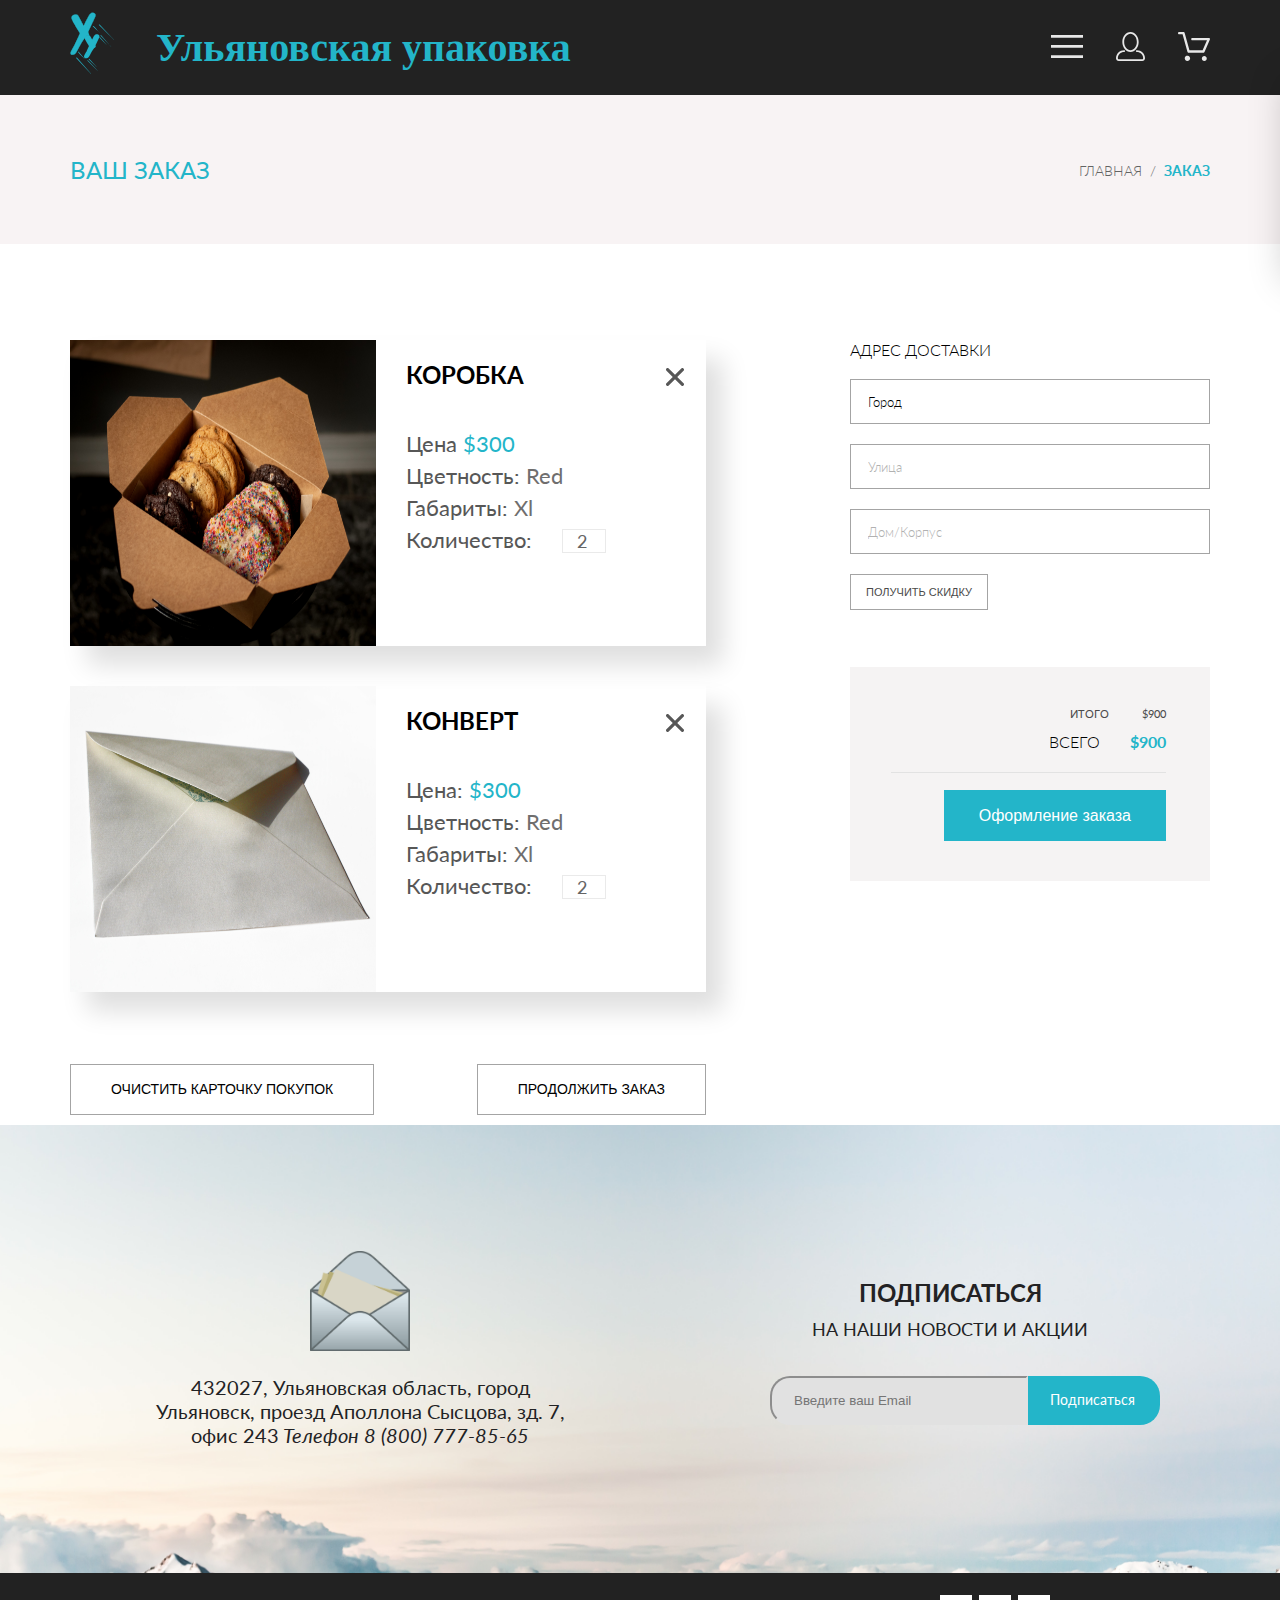
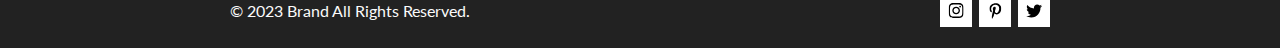
==== cart.html @ 2268d515 "UUver061123" ====
<!DOCTYPE html>
<html lang="en">
<head>
    <link rel="preconnect" href="https://fonts.googleapis.com">
    <link rel="preconnect" href="https://fonts.gstatic.com" crossorigin>
    <link href="https://fonts.googleapis.com/css2?family=Lato:wght@300;400;700;900&display=swap" rel="stylesheet">
    <meta charset="UTF-8">
    <meta name="viewport" content="width=device-width, initial-scale=1.0">
    <title>Document</title>
    <link rel="stylesheet" href="style.css">
</head>
<body>
    <div class="top">
        <header class="header center">
        <div class="header__left">
            <a href="index.html"><img src="images/logoUU.svg" alt="logo"></a>
            <h4 class="brand__text">Ульяновская упаковка</h4>
            <!-- <a href="#"><img src="img/search.svg" alt="search"></a> -->
        </div>
        <nav class="header__right">
            <label for="header__check"><img src="img/menu.svg" alt="menu"></label>
            <a class="header__link-site" href="registration.html"><img src="img/reg.svg" alt="reg"></a>
            <a class="header__link-site" href="cart.html"><img src="img/cart.svg" alt="cart"></a>
        </nav>
        <input class="header__checkbox" id="header__check" type="checkbox">
        <div class="mobile-menu">
            <div class="mobile-menu__link-site">
                <a href="catalog.html">
                    <svg width="29" height="29" viewBox="0 0 29 29" fill="none" xmlns="http://www.w3.org/2000/svg">
                        <path
                            d="M14.5 19.937C19 19.937 22.656 15.464 22.656 9.968C22.656 4.472 19 0 14.5 0C13.3631 0.0217413 12.2463 0.303398 11.2351 0.823397C10.2239 1.34339 9.34507 2.08794 8.66602 3C7.12663 4.99573 6.30819 7.45381 6.34399 9.974C6.34399 15.465 10 19.937 14.5 19.937ZM14.5 1.813C18 1.813 20.844 5.472 20.844 9.969C20.844 14.466 17.998 18.125 14.5 18.125C11.002 18.125 8.15603 14.465 8.15503 9.969C8.15403 5.473 11 1.813 14.5 1.813ZM20.844 18.125C20.6036 18.125 20.373 18.2205 20.203 18.3905C20.033 18.5605 19.9375 18.7911 19.9375 19.0315C19.9375 19.2719 20.033 19.5025 20.203 19.6725C20.373 19.8425 20.6036 19.938 20.844 19.938C22.526 19.9399 24.1386 20.6088 25.3279 21.7982C26.5172 22.9875 27.1861 24.6 27.188 26.282C27.1875 26.5221 27.0918 26.7523 26.922 26.9221C26.7522 27.0918 26.5221 27.1875 26.282 27.188H2.71997C2.47985 27.1875 2.24975 27.0918 2.07996 26.9221C1.91016 26.7523 1.81449 26.5221 1.81396 26.282C1.81608 24.6001 2.48517 22.9877 3.67444 21.7985C4.86371 20.6092 6.47608 19.9401 8.15796 19.938C8.39824 19.938 8.62868 19.8425 8.79858 19.6726C8.96849 19.5027 9.06396 19.2723 9.06396 19.032C9.06396 18.7917 8.96849 18.5613 8.79858 18.3914C8.62868 18.2215 8.39824 18.126 8.15796 18.126C5.99541 18.1279 3.92201 18.9875 2.39258 20.5164C0.863144 22.0453 0.00264777 24.1185 0 26.281C0.000794067 27.0019 0.287502 27.693 0.797241 28.2027C1.30698 28.7125 1.99811 28.9992 2.71899 29H26.282C27.0027 28.9989 27.6936 28.7121 28.2031 28.2024C28.7126 27.6927 28.9992 27.0017 29 26.281C28.9974 24.1187 28.1372 22.0457 26.6083 20.5168C25.0793 18.9878 23.0063 18.1276 20.844 18.125Z"
                            fill="black" />
                    </svg>
                </a>
                <a href="#">
                    <svg width="32" height="29" viewBox="0 0 32 29" fill="none" xmlns="http://www.w3.org/2000/svg">
                        <path
                            d="M26.2009 29C25.5532 28.9738 24.9415 28.6948 24.4972 28.2227C24.0529 27.7506 23.8114 27.1232 23.8245 26.475C23.8376 25.8269 24.1043 25.2097 24.5673 24.7559C25.0303 24.3022 25.6527 24.048 26.301 24.048C26.9493 24.048 27.5717 24.3022 28.0347 24.7559C28.4977 25.2097 28.7644 25.8269 28.7775 26.475C28.7906 27.1232 28.549 27.7506 28.1047 28.2227C27.6604 28.6948 27.0488 28.9738 26.401 29H26.2009ZM6.75293 26.32C6.75293 25.79 6.91011 25.2718 7.20459 24.8311C7.49907 24.3904 7.91764 24.0469 8.40735 23.844C8.89705 23.6412 9.43594 23.5881 9.95581 23.6915C10.4757 23.7949 10.9532 24.0502 11.328 24.425C11.7028 24.7998 11.9581 25.2773 12.0615 25.7972C12.1649 26.317 12.1118 26.8559 11.9089 27.3456C11.7061 27.8353 11.3626 28.2539 10.9219 28.5483C10.4812 28.8428 9.96304 29 9.43298 29C9.08087 29.0003 8.73212 28.9311 8.40674 28.7966C8.08136 28.662 7.78569 28.4646 7.53662 28.2158C7.28755 27.9669 7.09001 27.6713 6.9552 27.3461C6.82039 27.0208 6.75098 26.6721 6.75098 26.32H6.75293ZM10.553 20.686C10.2935 20.6868 10.0409 20.6024 9.83411 20.4457C9.62727 20.2891 9.47758 20.0689 9.40796 19.819L4.57495 2.36401H1.18201C0.868521 2.36401 0.567859 2.23947 0.346191 2.01781C0.124523 1.79614 0 1.49549 0 1.18201C0 0.868519 0.124523 0.567873 0.346191 0.346205C0.567859 0.124537 0.868521 5.81268e-06 1.18201 5.81268e-06H5.46301C5.7225 -0.00080736 5.97504 0.0837201 6.18176 0.240568C6.38848 0.397416 6.53784 0.617884 6.60693 0.868006L11.4399 18.323H24.6179L29.001 8.27501H14.401C14.2428 8.27961 14.0854 8.25242 13.9379 8.19507C13.7904 8.13771 13.6559 8.05134 13.5424 7.94108C13.4288 7.83082 13.3386 7.69891 13.277 7.55315C13.2154 7.40739 13.1836 7.25075 13.1836 7.0925C13.1836 6.93426 13.2154 6.77762 13.277 6.63186C13.3386 6.4861 13.4288 6.35419 13.5424 6.24393C13.6559 6.13367 13.7904 6.0473 13.9379 5.98994C14.0854 5.93259 14.2428 5.90541 14.401 5.91001H30.814C31.0097 5.90996 31.2022 5.95866 31.3744 6.05172C31.5465 6.14478 31.6928 6.27926 31.7999 6.44301C31.9078 6.60729 31.9734 6.79569 31.9908 6.99145C32.0083 7.18721 31.9771 7.38424 31.9 7.565L26.495 19.977C26.4026 20.1876 26.251 20.3668 26.0585 20.4927C25.866 20.6186 25.641 20.6858 25.411 20.686H10.553Z"
                            fill="black" />
                    </svg>

                </a>
            </div>
            <h3 class="mobile-menu__heading">МЕНЮ</h3>
            <div class="mobile-menu__box">
                <div class="mobile-menu__item">
                    <a href="catalog.html" class="mobile-menu__title">ПРОДУКЦИЯ</a>
                    <!-- <ul class="mobile-menu__list">
                        <li><a class="mobile-menu__link" href="#">Accessories</a></li>
                        <li><a class="mobile-menu__link" href="#">Bags</a></li>
                        <li><a class="mobile-menu__link" href="#">Denim</a></li>
                        <li><a class="mobile-menu__link" href="#">T-Shirts</a></li>
                    </ul> -->
                </div>
                <div class="mobile-menu__item">
                    <a href="registration.html" class="mobile-menu__title">КОНТАКТЫ</a>
                    <!-- <ul class="mobile-menu__list">
                        <li><a class="mobile-menu__link" href="#">Accessories</a></li>
                        <li><a class="mobile-menu__link" href="#">Bags</a></li>
                        <li><a class="mobile-menu__link" href="#">Denim</a></li>
                        <li><a class="mobile-menu__link" href="#">T-Shirts</a></li>
                    </ul> -->
                </div>
                <div class="mobile-menu__item">
                    <a href="cart.html" class="mobile-menu__title">ЗАКАЗ</a>
                    <!-- <ul class="mobile-menu__list">
                        <li><a class="mobile-menu__link" href="#">Accessories</a></li>
                        <li><a class="mobile-menu__link" href="#">Bags</a></li>
                        <li><a class="mobile-menu__link" href="#">Denim</a></li>
                        <li><a class="mobile-menu__link" href="#">T-Shirts</a></li>
                    </ul> -->
                </div>
            </div>
        </div>
        </header>
        <div class="top-head center">
        <h2 class="top-head_heading">ВАШ ЗАКАЗ </h2>
        <nav class="breadcrumbs">
            <ul class="breadcrumbs__ul">
                <!-- <li class="breadcrumbs__li"><a href="#" class="breadcrumbs__link">САЙТ</a></li> -->
                <li class="breadcrumbs__li">
                <a href="index.html" class="breadcrumbs__link">ГЛАВНАЯ</a></li>
                <li class="breadcrumbs__li">
                <a href="#" class="breadcrumbs__link">ЗАКАЗ </a></li>
                </ul>
        </nav>
        </div>
        <section class="cart">
        <div class="cart__wrapper container">
            <div class="cart__left-side">
                <div class="cart__card">
                    <img src="images/boxing.jpg" alt="prod3" height="306" width="306"/>
                    <div class="cart__card-description">
                        <h3>КОРОБКА</h3>
                        <div class="cart__card-description__fields">
                            <p>Цена <span class="cart__card-description__fields_red">$300</span></p>
                            <p>Цветность: <span class="cart__card-description__fields_grey">Red</span></p>
                            <p>Габариты: <span class="cart__card-description__fields_grey">Xl</span></p>
                            <p>Количество: <input type="number" value="2" /></p>
                        </div>
                    </div>
                    <button class="cart__close">
                        <svg xmlns="http://www.w3.org/2000/svg" width="18" height="18" fill="#575757">
                            <path
                                d="m11.245 9 6.285-6.285a1.59 1.59 0 0 0-2.245-2.25L9 6.752 2.715.466a1.59 1.59 0 0 0-2.25 2.25L6.752 9 .466 15.285a1.59 1.59 0 0 0 2.25 2.25L9 11.248l6.285 6.285a1.591 1.591 0 0 0 2.25-2.25L11.244 9Z"
                            />
                        </svg>
                    </button>
                </div>
                <div class="cart__card">
                    <img src="images/envelope.jpg" alt="prod15" height="306" width="306" />
                    <div class="cart__card-description">
                        <h3>КОНВЕРТ</h3>
                        <div class="cart__card-description__fields">
                            <p>Цена: <span class="cart__card-description__fields_red">$300</span></p>
                            <p>Цветность: <span class="cart__card-description__fields_grey">Red</span></p>
                            <p>Габариты: <span class="cart__card-description__fields_grey">Xl</span></p>
                            <p>Количество: <input type="number" value="2" /></p>
                        </div>
                    </div>
                    <button class="cart__close">
                        <svg xmlns="http://www.w3.org/2000/svg" width="18" height="18" fill="none">
                            <path
                                fill="#575757"
                                d="m11.245 9 6.285-6.285a1.59 1.59 0 0 0-2.245-2.25L9 6.752 2.715.466a1.59 1.59 0 0 0-2.25 2.25L6.752 9 .466 15.285a1.59 1.59 0 0 0 2.25 2.25L9 11.248l6.285 6.285a1.591 1.591 0 0 0 2.25-2.25L11.244 9Z"
                            />
                        </svg>
                    </button>
                </div>
                <div class="cart__btns-list">
                    <button class="cart__btn">ОЧИСТИТЬ КАРТОЧКУ ПОКУПОК</button>
                    <button class="cart__btn">ПРОДОЛЖИТЬ ЗАКАЗ</button>
                </div>
            </div>
            <div class="cart__right-side">
                <form class="cart__form">
                    <h2>АДРЕС ДОСТАВКИ</h2>
                    <input type="text" placeholder="City" value="Город" />
                    <input type="text" placeholder="Улица" />
                    <input type="number" placeholder="Дом/Корпус" />
                    <button type="submit">ПОЛУЧИТЬ СКИДКУ</button>
                </form>
                <div class="cart__total">
                    <p class="cart__total-subtotal">ИТОГО <span>$900</span></p>
                    <p class="cart__total-grandtotal">ВСЕГО<span>$900</span></p>
                    <div class="cart__line"></div>
                    <button>Оформление заказа</button>
                </div>
            </div>
        </div>
        </section>
        <section class="subscribl_box">                
        <div class="subscribl__img2">
            <div class="subscribl_foto_txt">
                <img  src="images/adress.png" alt="prod22" width="100" height="100">
                <p class="subscribe_txt">
                    <span class="vestibulum_norm">432027, Ульяновская область, город Ульяновск, проезд Аполлона Сысцова, зд. 7, офис 243</span>
                    <span class="pulvinar_kurs">Телефон 8 (800) 777-85-65 </span>
                </p>
            </div>
            <div class="subscribl_win">
                <h2 class="subscribl_titl">ПОДПИСАТЬСЯ</h2>
                <p class="subscribl_content">НА НАШИ НОВОСТИ И АКЦИИ</p>
                
                    <div class="subscribl_email">
                    <input class="leave_input" type="email" placeholder="Введите ваш Email"><br>
                    <a href="registration.html" class="subscribe_btn">Подписаться</a>
                    </div>                        
            </div>
        </div>           
        </section>
        <footer class="footer center">
    
        <div class="footer__left">
            <p class="footer_text">© 2023  Brand  All Rights Reserved.</p>
        </div>
        <div class="footer__right">            
            <a class="footer_win" href="#"><img src="img/instagram.svg" alt="instagram-brands"></a>
            <a class="footer_win" href="#"><img src="img/pinterest.svg" alt="pinterest-p-brands"></a>
            <a class="footer_win" href="#"><img src="img/twitter.svg" alt="twitter-brands"></a>
        </div>
    
        </footer>
    </div>
</body>
</html>
---- style.css ----
* {
  margin: 0;
  padding: 0;
  box-sizing: border-box;
}

body {
  font-family: "Lato", sans-serif;
}

img {
  max-width: 100%;
}

a {
  text-decoration: none;
}

summary {
  display: block;
}

summary::-webkit-details-marker {
  display: none;
}

.center {
  padding-left: calc(50% - 570px);
  padding-right: calc(50% - 570px);
}

.top {
  position: relative;
  overflow: hidden;
}

.header {
  min-height: 95px;
  background: #222;
  display: flex;
  flex-direction: row;
  flex-wrap: wrap;
  justify-content: space-between;
  align-items: center;
}

.header__left {
  display: flex;
  align-items: center;
  gap: 41px;
  font-size: 40px;
  color: #23B5C9;
  font-family: Late;
}

.header__right {
  display: flex;
  align-items: center;
  gap: 33px;
}

.header__checkbox {
  position: absolute;
  visibility: hidden;
  left: -9999999px;
}

.header__checkbox:checked ~ .mobile-menu {
  right: 0;
}

.mobile-menu {
  position: absolute;
  top: 75px;
  right: -232px;
  z-index: 1;
  transition: right 0.6s;
  width: 232px;
  background: #FFFFFF;
  box-shadow: 6px 4px 35px rgba(0, 0, 0, 0.21);
  padding: 32px;
  box-sizing: border-box;
}
.mobile-menu .mobile-menu__link-site {
  align-items: center;
  justify-content: space-around;
  background-color: #e8e8e8;
  padding: 8px;
  border-radius: 10px;
  margin-bottom: 24px;
  display: none;
}
.mobile-menu .mobile-menu__heading {
  font-style: normal;
  font-weight: 700;
  font-size: 14px;
  line-height: 17px;
  color: #000000;
}
.mobile-menu .mobile-menu__link {
  font-style: normal;
  font-weight: 400;
  font-size: 14px;
  line-height: 17px;
  color: #6F6E6E;
}
.mobile-menu .mobile-menu__link:hover {
  color: #23B5C9;
}
.mobile-menu .mobile-menu__title {
  font-style: normal;
  font-weight: 400;
  font-size: 14px;
  line-height: 17px;
  color: #23B5C9;
}
.mobile-menu .mobile-menu__list {
  list-style-type: none;
  padding-left: 21px;
  display: flex;
  flex-direction: column;
  gap: 11px;
  margin-top: 12px;
}
.mobile-menu .mobile-menu__box {
  display: flex;
  flex-direction: column;
  gap: 20px;
  margin-top: 24px;
}

.top-head {
  background: #F8F3F4;
  padding-top: 60px;
  padding-bottom: 60px;
  display: flex;
  align-items: center;
  justify-content: space-between;
}
.top-head .top-head_heading {
  font-size: 24px;
  font-style: normal;
  font-weight: 400;
  line-height: normal;
  color: #23B5C9;
}
.top-head .breadcrumbs__ul {
  list-style-type: none;
  display: flex;
}
.top-head .breadcrumbs__li:not(:last-child)::after {
  content: "/";
  padding: 0px 8px;
  color: #636363;
  font-size: 14px;
  font-style: normal;
  font-weight: 300;
  line-height: normal;
}
.top-head .breadcrumbs__li:last-child .breadcrumbs__link {
  font-weight: 700;
  color: #23B5C9;
}
.top-head .breadcrumbs__link {
  color: #636363;
  font-size: 14px;
  font-style: normal;
  font-weight: 300;
  line-height: normal;
}

.filter_sort {
  display: flex;
  flex-direction: row;
  gap: 320px;
}

.filter {
  width: 100%;
  padding: 13px 16px 16px;
  box-sizing: border-box;
  position: absolute;
  z-index: 1;
}

.filter-box {
  position: relative;
  height: 40px;
  width: 360px;
}

.filter__link {
  font-style: normal;
  font-weight: 400;
  font-size: 14px;
  line-height: 17px;
  color: #6F6E6E;
}

.filter__link:hover {
  color: #F16D7F;
}

.filter__box {
  display: flex;
  flex-direction: column;
  padding: 24px 16px;
  gap: 11px;
}

.filter-sort {
  padding-top: 39px;
  display: flex;
  gap: 30px;
}

.filter__summary {
  display: flex;
  gap: 11px;
  align-items: center;
}

.filter[open] {
  background: #FFFFFF;
  box-shadow: 6px 4px 35px rgba(0, 0, 0, 0.21);
}

.filter[open] .filter__summary {
  color: #F16D7F;
}

.filter[open] .filter__img path {
  fill: #F16D7F;
}

.filter__category {
  margin-top: 16px;
}

.filter__category-summary {
  font-style: normal;
  font-weight: 400;
  font-size: 14px;
  line-height: 17px;
  color: #6F6E6E;
  padding: 8px 11px 11px;
  border-left: 5px solid #F16D7F;
  border-bottom: 1px solid #EBEBEB;
}

.filter__category[open] .filter__category-summary {
  color: #F16D7F;
}

.sort {
  display: flex;
  gap: 28px;
  align-items: center;
}

.sort__details {
  position: relative;
}

.sort__summary {
  display: flex;
  align-items: center;
  gap: 10px;
}

.sort__content {
  position: absolute;
  display: flex;
  flex-direction: column;
  gap: 6px;
  width: 79px;
  padding: 7px 9px 11px;
  background: #FFFFFF;
  box-shadow: 6px 4px 35px rgba(0, 0, 0, 0.21);
  z-index: 1;
  top: 22px;
  left: -9px;
}

.catalog_number_page__box {
  display: flex;
  justify-content: center;
  gap: 18px;
  padding: 15px;
  margin-bottom: 97px;
}

.product__page {
  color: #C4C4C4;
  font-family: Lato;
  font-size: 16px;
  font-style: normal;
  font-weight: 300;
  line-height: normal;
}

.real_page {
  color: #23B5C9;
}

.slider {
  height: 777px;
  display: flex;
  align-items: center;
}

.promo {
  display: flex;
  background: #F1E4E6;
  padding-left: calc(50% - 800px);
  padding-right: calc(50% - 800px);
  margin-bottom: 64px;
}

.promo__img {
  width: 50%;
}

.promo__info {
  border-left: 12px solid #23B5C9;
  padding-left: 16px;
  margin-top: 215px;
}

.promo__title {
  font-style: normal;
  font-family: Lato;
  font-weight: 900;
  font-size: 36px;
  line-height: 58px;
  color: #222;
}

.promo__heading {
  font-style: normal;
  font-weight: 700;
  font-size: 28px;
  line-height: 38px;
  color: #222;
}

.of_luxerious {
  color: #222;
}

.fashion {
  color: #23B5C9;
}

.promo__content {
  padding-left: 64px;
}

.sale {
  display: grid;
  gap: 30px;
  grid-template-columns: repeat(3, 1fr);
  margin-bottom: 96px;
}

.sale__item {
  position: relative;
}

.sale__content {
  position: absolute;
  width: 100%;
  height: 100%;
  top: 0;
  left: 0;
  display: flex;
  flex-direction: column;
  justify-content: center;
  align-items: center;
}

.sale__item_big {
  grid-column: 1/-1;
}

.sale__text {
  font-style: normal;
  font-weight: 400;
  font-size: 20px;
  font-family: Lato;
  line-height: 19px;
  text-align: center;
  color: #FFFFFF;
}

.sale__heading {
  font-style: normal;
  font-weight: 700;
  font-size: 24px;
  line-height: 29px;
  text-align: center;
  color: #23B5C9;
}

.sale__item:hover .product__img {
  filter: brightness(0.5);
}

.product:hover .product__add {
  display: flex;
}

.product_content {
  height: 600px;
  display: flex;
  flex-direction: column;
  align-items: center;
  padding-top: 50px;
  margin-bottom: 114px;
  background: white;
}
.product_content .product_content_top_title {
  color: #23B5C9;
  font-family: Lato;
  font-size: 14px;
  font-style: normal;
  font-weight: 300;
  line-height: normal;
  margin-bottom: 12px;
}
.product_content .product_content_title {
  color: #4D4D4D;
  font-family: Lato;
  font-size: 18px;
  font-style: normal;
  font-weight: 300;
  line-height: normal;
  margin-top: 12px;
  margin-bottom: 48px;
}
.product_content .product__content_text {
  color: #5E5E5E;
  width: 555px;
  text-align: center;
  font-family: Lato;
  font-size: 14px;
  font-style: normal;
  font-weight: 300;
  line-height: normal;
  margin-bottom: 32px;
}
.product_content .product_content_price {
  color: #23B5C9;
  font-family: Lato;
  font-size: 24px;
  font-style: normal;
  font-weight: 300;
  line-height: normal;
  margin-bottom: 130px;
}
.product_content .product_content_filter {
  display: flex;
  color: #6F6E6E;
  font-family: Lato;
  font-size: 14px;
  font-style: normal;
  font-weight: 400;
  line-height: normal;
  gap: 23px;
  margin-bottom: 48px;
}
.product_content .product__content_add {
  display: flex;
  flex-direction: row;
  align-items: center;
  gap: 23px;
  padding: 14px 57px 14px 24px;
  border: 1px solid #23B5C9;
  color: #23B5C9;
  font-family: Lato;
  font-size: 16px;
  font-style: normal;
  font-weight: 400;
  line-height: normal;
}

.product-box__heading {
  font-style: normal;
  font-weight: 400;
  font-size: 30px;
  line-height: 36px;
  text-align: center;
  margin-bottom: 6px;
  color: #222222;
}

.product-box__text {
  font-style: normal;
  font-weight: 400;
  font-size: 14px;
  line-height: 17px;
  text-align: center;
  margin-bottom: 48px;
  color: #9F9F9F;
}

.product-box__content {
  display: grid;
  grid-template-columns: repeat(auto-fit, 450px);
  justify-content: center;
  gap: 30px;
  margin-bottom: 33px;
}

.product {
  position: relative;
}

.product:hover .product__img {
  filter: brightness(0.5);
}

.product:hover .product__add {
  display: flex;
}

.product__img_sl {
  position: relative;
}

.product__img1 {
  width: auto;
  height: auto;
}

.product__img2 {
  position: absolute;
  width: auto;
  height: auto;
  right: 107px;
  top: 9px;
}

.product__add {
  position: absolute;
  top: 130px;
  left: 160px;
  border: 1px solid #fff;
  width: 139px;
  height: 44px;
  font-style: normal;
  font-weight: 400;
  font-size: 14px;
  line-height: 17px;
  display: none;
  align-items: center;
  justify-content: center;
  gap: 11px;
  color: #FFFFFF;
}

.product__add:hover {
  box-shadow: 0 0 5px #fff;
}

.product__add:hover svg path {
  fill: #23B5C9;
}

.product__content {
  background: #F8F8F8;
  display: flex;
  flex-direction: column;
  justify-content: center;
  align-items: flex-start;
  padding: 25px 16px;
  gap: 16px;
}

.product__heading {
  font-style: normal;
  font-weight: 400;
  font-size: 13px;
  line-height: 16px;
  color: #000000;
}

.product__text {
  font-style: normal;
  font-weight: 300;
  font-size: 14px;
  line-height: 17px;
  color: #5D5D5D;
}

.product__price {
  font-style: normal;
  font-weight: 400;
  font-size: 16px;
  line-height: 19px;
  color: #23B5C9;
}

.btn_box {
  text-align: center;
  margin-bottom: 79px;
}

.btn {
  color: #222;
  font-family: Lato;
  font-size: 16px;
  font-style: normal;
  font-weight: 400;
  line-height: normal;
  text-align: center;
  padding: 15px 39px;
  width: 212px;
  height: 48px;
  flex-shrink: 0;
  border: 1px solid #23B5C9;
}

.btn:hover {
  border: 1px solid #23B5C9;
  border-bottom-width: 212px;
  border-bottom: 48px;
  color: #fff;
  background-color: #23B5C9;
  transition: all 0.3s;
}

.advantages {
  background-color: #222;
  padding-top: 104px;
  padding-bottom: 104px;
  display: flex;
  flex-direction: row;
  flex-wrap: wrap;
  justify-content: center;
  gap: 30px;
}

.advantages__item {
  width: 360px;
  display: flex;
  flex-direction: column;
  align-items: center;
  gap: 24px;
}

.advantages__heading {
  font-style: normal;
  font-weight: 400;
  font-size: 20px;
  line-height: 24px;
  color: #FBFBFB;
}

.advantages__text {
  font-style: normal;
  font-weight: 300;
  font-size: 14px;
  line-height: 17px;
  text-align: center;
  color: #FBFBFB;
}

.head {
  min-height: 148px;
  background: #F8F3F4;
  display: flex;
  align-items: center;
  justify-content: space-between;
}

.head__heading {
  font-style: normal;
  font-weight: 400;
  font-size: 24px;
  line-height: 29px;
  color: #F16D7F;
}

.breadcrumb {
  display: flex;
}

.breadcrumb__box-link:last-child .breadcrumb__link {
  font-weight: 700;
  color: #F16D7F;
}

.breadcrumb__box-link:not(:last-child)::after {
  content: "/";
  padding-left: 8px;
  padding-right: 8px;
  font-style: normal;
  font-weight: 300;
  font-size: 14px;
  line-height: 17px;
  color: #636363;
}

.breadcrumb__link {
  font-style: normal;
  font-weight: 300;
  font-size: 14px;
  line-height: 17px;
  color: #636363;
}

.breadcrumb__link:hover {
  color: #F16D7F;
}

.filter {
  width: 100%;
  padding: 13px 16px 16px;
  box-sizing: border-box;
  position: absolute;
  z-index: 1;
}

.filter-box {
  position: relative;
  height: 40px;
  width: 360px;
}

.filter__link {
  font-style: normal;
  font-weight: 400;
  font-size: 14px;
  line-height: 17px;
  color: #6F6E6E;
}

.filter__link:hover {
  color: #F16D7F;
}

.filter__box {
  display: flex;
  flex-direction: column;
  padding: 24px 16px;
  gap: 11px;
}

.filter-sort {
  padding-top: 39px;
  display: flex;
  gap: 30px;
}

.filter__summary {
  display: flex;
  gap: 11px;
  align-items: center;
}

.filter[open] {
  background: #FFFFFF;
  box-shadow: 6px 4px 35px rgba(0, 0, 0, 0.21);
}

.filter[open] .filter__summary {
  color: #F16D7F;
}

.filter[open] .filter__img path {
  fill: #F16D7F;
}

.filter__category {
  margin-top: 16px;
}

.filter__category-summary {
  font-style: normal;
  font-weight: 400;
  font-size: 14px;
  line-height: 17px;
  color: #6F6E6E;
  padding: 8px 11px 11px;
  border-left: 5px solid #F16D7F;
  border-bottom: 1px solid #EBEBEB;
}

.filter__category[open] .filter__category-summary {
  color: #F16D7F;
}

.sort {
  display: flex;
  gap: 28px;
  align-items: center;
}
.sort__details {
  position: relative;
}
.sort__summary {
  display: flex;
  align-items: center;
  gap: 10px;
}
.sort__content {
  position: absolute;
  display: flex;
  flex-direction: column;
  gap: 6px;
  width: 79px;
  padding: 7px 9px 11px;
  background: #FFFFFF;
  box-shadow: 6px 4px 35px rgba(0, 0, 0, 0.21);
  z-index: 1;
  top: 22px;
  left: -9px;
}

.button {
  width: 212px;
  height: 48px;
  display: flex;
  border: 1px solid #23B5C9;
  font-style: normal;
  font-weight: 400;
  font-size: 16px;
  line-height: 19px;
  color: #23B5C9;
  font-style: normal;
  font-weight: 400;
  font-size: 16px;
  line-height: 19px;
  color: #23B5C9;
  justify-content: center;
  align-items: center;
  gap: 22px;
  transition: all 1s;
}

.button:hover {
  transform: rotate(1720deg);
  color: #fff;
  background-color: #23B5C9;
}

.button:hover path {
  fill: white;
}

.slider {
  height: 777px;
  position: relative;
  background: #F7F7F7;
  display: flex;
  justify-content: center;
  align-items: center;
  margin-bottom: -50px;
  z-index: -1;
}

.slider__arrow {
  background: rgba(42, 42, 42, 0.15);
  display: flex;
  justify-content: center;
  align-items: center;
  width: 47px;
  height: 47px;
  position: absolute;
  top: 365px;
}

.slider__arrow:hover path {
  fill: #23B5C9;
}

.slider__arrow_left {
  left: 0;
}

.slider__arrow_right {
  right: 0;
}

.content {
  background-color: #fff;
  border: 1px solid #EAEAEA;
  padding-top: 64px;
  padding-bottom: 64px;
  max-width: 1140px;
  margin: -65px auto 0;
  position: relative;
  z-index: 10;
  display: flex;
  flex-direction: column;
  align-items: center;
}

.container {
  max-width: 1140px;
  margin: 0 auto;
}

.cart {
  margin-top: 96px;
  /* right side */
}
.cart__wrapper {
  display: flex;
  justify-content: space-between;
  flex-wrap: wrap;
}
.cart__left-side {
  display: flex;
  flex-direction: column;
  max-width: 652px;
}
.cart__card {
  max-width: 652px;
  display: flex;
  box-shadow: 17px 19px 24px 0px rgba(0, 0, 0, 0.1294117647);
  margin-bottom: 40px;
  position: relative;
}
.cart__card-description {
  display: flex;
  flex-direction: column;
  gap: 42px;
  padding: 20px 100px 60px 30px;
}
.cart__card-description h3 {
  font-size: 24px;
  line-height: 29px;
}
.cart__card-description__fields {
  display: flex;
  flex-direction: column;
  gap: 6px;
}
.cart__card-description__fields p {
  color: #575757;
  font-size: 22px;
  line-height: 26px;
}
.cart__card-description__fields p input {
  width: 44px;
  font-family: "Lato", sans-serif;
  font-weight: 400;
  color: #656565;
  font-size: 18px;
  line-height: 22px;
  padding-left: 14px;
  margin-left: 24px;
  border: 1px solid #eaeaea;
}
.cart__card-description__fields_red {
  color: #23B5C9;
}
.cart__card-description__fields_grey {
  color: #6f6e6e;
}
.cart__close {
  position: absolute;
  top: 28px;
  right: 22px;
  background: none;
  border: none;
  cursor: pointer;
}
.cart__close:hover svg {
  transform: scale(1.2);
  fill: #23B5C9;
  transition: all 0.2s ease-in-out;
}
.cart__btns-list {
  display: flex;
  justify-content: space-between;
  margin-top: 32px;
  margin-bottom: 10px;
}
.cart__btn {
  border: 1px solid #a4a4a4;
  font-size: 14px;
  font-weight: 300;
  line-height: 17px;
  padding: 16px 40px;
  background: none;
  cursor: pointer;
  transition: all 0.2s ease-in-out;
}
.cart__btn:hover {
  background-color: #23B5C9;
  color: #fff;
}
.cart__right-side {
  max-width: 360px;
  display: flex;
  flex-direction: column;
  gap: 57px;
}
.cart__form {
  display: flex;
  flex-direction: column;
  align-items: start;
  gap: 20px;
  width: 100%;
}
.cart__form h2 {
  font-size: 16px;
  font-weight: 300;
  line-height: 19px;
}
.cart__form input {
  width: 360px;
  height: 45px;
  border: 1px solid #a4a4a4;
  font-family: "Lato", sans-serif;
  font-size: 13px;
  font-weight: 300;
  line-height: 16px;
  padding: 0 17px;
}
.cart__form input::-moz-placeholder {
  color: #b1b1b1;
}
.cart__form input::placeholder {
  color: #b1b1b1;
}
.cart__form button {
  border: 1px solid #a4a4a4;
  color: #4a4a4a;
  font-size: 11px;
  font-weight: 300;
  background: none;
  cursor: pointer;
  padding: 11px 15px;
  transition: all 0.2s ease-in-out;
}
.cart__form button:hover {
  background-color: #23B5C9;
  color: #fff;
}
.cart__total {
  background: #f5f3f3;
  padding: 40px 44px;
  display: flex;
  flex-direction: column;
  align-items: end;
}
.cart__total-subtotal {
  color: #4a4a4a;
  font-size: 11px;
  line-height: 13px;
  margin-bottom: 12px;
}
.cart__total-subtotal span {
  margin-left: 30px;
}
.cart__total-grandtotal {
  font-size: 16px;
  font-weight: 300;
  line-height: 19px;
  margin-bottom: 21px;
}
.cart__total-grandtotal span {
  margin-left: 30px;
  color: #23B5C9;
  font-weight: 700;
}
.cart__total button {
  color: #fff;
  font-size: 16px;
  font-weight: 300;
  line-height: 19px;
  padding: 15px 34px;
  background-color: #23B5C9;
  border: none;
  cursor: pointer;
  border: 1px solid rgba(0, 0, 0, 0);
  transition: all 0.2s ease-in-out;
}
.cart__total button:hover {
  background: none;
  color: #23B5C9;
  border: 1px solid #23B5C9;
}
.cart__line {
  width: 275px;
  height: 1px;
  background-color: #e2e2e2;
  margin-bottom: 17px;
}

.registration {
  margin-top: 64px;
  margin-bottom: 96px;
  display: flex;
  justify-content: space-between;
  gap: 128px;
}
.registration__formup {
  max-width: 360px;
  display: flex;
  flex-direction: column;
  gap: 20px;
  margin-bottom: 34px;
}
.registration__formup h2 {
  color: #222;
  font-family: Lato;
  font-size: 16px;
  font-style: normal;
  font-weight: 300;
  line-height: normal;
}
.registration__formup p {
  color: #B1B1B1;
  font-family: Lato;
  font-size: 13px;
  font-style: normal;
  font-weight: 300;
  line-height: normal;
}
.registration__formup input {
  width: 360px;
  height: 45px;
  border: 1px solid #a4a4a4;
  font-family: "Lato", sans-serif;
  font-size: 13px;
  font-weight: 300;
  line-height: 16px;
  padding: 0 17px;
}
.registration__formup input::-moz-placeholder {
  color: #b1b1b1;
}
.registration__formup input::placeholder {
  color: #b1b1b1;
}
.registration__formcentr {
  display: flex;
  gap: 20px;
  margin-bottom: 34px;
  color: #000;
  font-family: Lato;
  font-size: 11px;
  font-style: normal;
  font-weight: 300;
  line-height: normal;
}
.registration__formdouwn {
  max-width: 360px;
  display: flex;
  flex-direction: column;
  gap: 20px;
}
.registration__formdouwn h2 {
  color: #222;
  font-family: Lato;
  font-size: 16px;
  font-style: normal;
  font-weight: 300;
  line-height: normal;
}
.registration__formdouwn p {
  color: #B1B1B1;
  font-family: Lato;
  font-size: 13px;
  font-style: normal;
  font-weight: 300;
  line-height: normal;
}
.registration__formdouwn input {
  width: 360px;
  height: 45px;
  border: 1px solid #a4a4a4;
  font-family: "Lato", sans-serif;
  font-size: 13px;
  font-weight: 300;
  line-height: 16px;
  padding: 0 17px;
}
.registration__formdouwn input::-moz-placeholder {
  color: #b1b1b1;
}
.registration__formdouwn input::placeholder {
  color: #b1b1b1;
}
.registration__formdouwn button {
  display: flex;
  align-items: center;
  gap: 20px;
  width: 167px;
  border: 1px solid #a4a4a4;
  color: #fff;
  font-size: 14px;
  font-weight: 300;
  background: #23B5C9;
  cursor: pointer;
  padding: 15px 29px;
  transition: all 0.2s ease-in-out;
}
.registration__formdouwn button:hover {
  background-color: #fff;
  color: #23B5C9;
}
.registration__formdouwn button:hover path {
  fill: #23B5C9;
}
.registration__right h2 {
  color: #000;
  font-family: Lato;
  font-size: 24px;
  font-style: normal;
  font-weight: 300;
  line-height: normal;
  margin-bottom: 22px;
}
.registration__right h3 {
  color: #000;
  font-family: Lato;
  font-size: 24px;
  font-style: normal;
  font-weight: 300;
  line-height: normal;
  margin-bottom: 21px;
}
.registration__right p {
  display: flex;
  align-items: center;
  color: #000;
  font-family: Lato;
  font-size: 24px;
  font-style: normal;
  font-weight: 300;
  line-height: normal;
  gap: 23px;
  margin-bottom: 16px;
}

.gramota__box {
  display: grid;
  grid-template-columns: repeat(auto-fit, 450px);
  justify-content: space-evenly;
}

.subscribl_box {
  width: 100%;
  height: auto;
}

.image_sub {
  max-width: 100%;
}

.subscribl__img2 {
  width: 100%;
  height: auto;
  display: flex;
  flex-direction: row;
  align-items: center;
  justify-content: center;
  flex-wrap: wrap;
  gap: 200px;
  min-height: 448px;
  background-size: cover;
  background-position: center;
  background-image: url("img/subscribe.jpg");
}

.subscribl_foto_txt {
  width: 420px;
  display: flex;
  flex-direction: column;
  align-items: center;
  gap: 24px;
  flex-wrap: wrap;
}

.subscribe_txt {
  text-align: center;
  font-family: Lato;
}

.vestibulum_norm {
  color: #222224;
  text-align: center;
  font-family: Lato;
  font-size: 20px;
  font-style: normal;
  font-weight: 400;
  line-height: normal;
}

.pulvinar_kurs {
  color: #222224;
  font-family: Lato;
  font-size: 20px;
  font-style: italic;
  font-weight: 400;
  line-height: normal;
}

.subscribl_win {
  width: 360px;
}

.subscribl_titl {
  color: #222224;
  text-align: center;
  font-family: Lato;
  font-size: 24px;
  font-style: normal;
  font-weight: 700;
  line-height: 167.2%;
}

.subscribl_content {
  color: #222224;
  font-family: Lato;
  text-align: center;
  font-size: 18px;
  font-style: normal;
  font-weight: 400;
  line-height: 167.2%;
  margin-bottom: 32px;
}

.subscribl_email {
  width: 48%;
  display: flex;
}

.leave_input {
  border-radius: 20px 0px 0px 20px;
  border-color: #E1E1E1;
  background: #E1E1E1;
  padding: 15px 55px 15px 22px;
}

.subscribe_btn {
  border-radius: 0px 20px 20px 0px;
  border-color: #23B5C9;
  background: #23B5C9;
  padding: 15px 25px 15px 22px;
  color: #FFF;
  text-align: center;
  font-family: Lato;
  font-size: 14px;
  font-style: normal;
  font-weight: 400;
  line-height: normal;
}

.footer {
  min-height: 75px;
  background: #222;
  display: flex;
  padding: 0px 230px;
  flex-direction: row;
  flex-wrap: wrap;
  justify-content: space-between;
  align-items: center;
}
.footer__left {
  display: flex;
  align-items: center;
  gap: 41px;
}
.footer__right {
  display: flex;
  align-items: center;
  gap: 7px;
}
.footer_text {
  color: #FBFBFB;
  font-family: Lato;
  font-size: 16px;
  font-style: normal;
  font-weight: 400;
  line-height: normal;
}
.footer_win {
  display: flex;
  width: 32px;
  height: 32px;
  border-color: #FFF;
  background: #FFF;
  color: #FFF;
  align-items: center;
  justify-content: center;
}
.footer_win:hover {
  border: 1px solid #a56403;
  border-bottom-width: 212px;
  border-bottom: 48px;
  color: #fff;
  background-color: #ad6c0a;
  transition: all 0.3s;
  filter: invert(30);
}

@media screen and (min-width: 768px) and (max-width: 1024px) {
  .body {
    overflow-x: hidden;
  }
  .center {
    padding-left: calc(50% - 368px);
    padding-right: calc(50% - 368px);
  }
  .header, .footer {
    padding-left: 32px;
    padding-right: 32px;
  }
  .promo__img {
    padding-right: 39px;
  }
  .promo__content {
    padding-left: 40px;
  }
  .promo__info {
    margin-top: 138px;
    padding-left: 0px;
    padding-bottom: 12px;
  }
  .promo__title {
    color: #222;
    padding-left: 16px;
    font-family: Lato;
    font-size: 36px;
    font-style: normal;
    font-weight: 800;
    line-height: normal;
  }
  .promo__heading {
    font-family: Lato;
    padding-left: 16px;
    font-size: 24px;
    font-style: normal;
    font-weight: 700;
    line-height: normal;
  }
  .sale {
    gap: 20px;
    grid-template-columns: repeat(3, 1fr);
    margin-bottom: 110px;
  }
  .product-box__text {
    margin-bottom: 73px;
  }
  .product-box__content {
    gap: 16px;
  }
  .btn_box {
    text-align: center;
    margin-bottom: 79px;
  }
  .advantages {
    padding-top: 48px;
    padding-bottom: 64px;
  }
  .subscribl__img2 {
    width: 100%;
    height: 614px;
    display: flex;
    flex-wrap: wrap;
    flex-direction: column;
    gap: 58px;
    min-height: 448px;
    background-size: cover;
    background-position: revert;
    background-repeat: no-repeat;
    background-image: url("img/subscribe.jpg");
  }
  .product-none {
    display: none;
  }
  .cart {
    margin-top: 96px;
  }
  .cart__wrapper {
    display: flex;
    justify-content: center;
    flex-wrap: wrap;
  }
  .cart__btns-list {
    justify-content: center;
    gap: 48px;
    margin-bottom: 64px;
  }
  .cart__right-side {
    display: flex;
    flex-direction: row;
    gap: 15px;
    justify-content: space-around;
    align-items: center;
    margin-bottom: 128px;
  }
  .registration__right h2, .registration__right h3, .registration__right p {
    font-size: 16px;
  }
}
@media screen and (min-width: 320px) and (max-width: 767px) {
  .center {
    padding-left: calc(50% - 171.5px);
    padding-right: calc(50% - 171.5px);
  }
  .brand__text {
    display: none;
  }
  .header__link-site {
    display: none;
  }
  .promo__img {
    display: none;
  }
  .promo__content {
    padding-left: 56px;
  }
  .promo__info {
    margin-bottom: 48%;
    border-left: 15px solid #F16D7F;
  }
  .promo__title {
    color: #222;
    font-size: 38px;
    font-style: normal;
    font-weight: 900;
    line-height: normal;
    font-family: Lato;
  }
  .of_luxerious {
    color: #222;
    font-family: Lato;
    font-size: 20px;
    font-style: normal;
    font-weight: 700;
    line-height: normal;
  }
  .fashion {
    color: #F16D7F;
    font-family: Lato;
    font-size: 20px;
    font-style: normal;
    font-weight: 700;
    line-height: normal;
  }
  .sale {
    display: flex;
    gap: 32px;
    flex-direction: column;
    margin-bottom: 64px;
    align-content: center;
    justify-content: center;
    align-items: center;
  }
  .sale__item {
    position: relative;
  }
  .sale__item_big {
    position: relative;
    width: 343px;
    height: 111px;
    background-position: center center;
    background-repeat: no-repeat;
    background-size: cover;
    background-image: url("img/sibig.jpg");
  }
  .product-box__text {
    margin-bottom: 65px;
  }
  .product-box__content {
    grid-template-columns: repeat(auto-fit, 359px);
  }
  .advantages {
    gap: 47px;
    margin-bottom: 0px;
  }
  .top-head {
    padding-top: 24px;
    padding-bottom: 46px;
    flex-wrap: wrap;
    gap: 32px;
    flex-direction: column;
    align-items: center;
    align-content: center;
  }
  .filter-sort {
    gap: 0px;
    margin-bottom: 32px;
  }
  .filter {
    padding: 13px 0px 16px 0px;
  }
  .filter__summary {
    text-indent: -9999px;
    gap: 0px;
    padding: 0px 30px 0px 0px;
  }
  .product__content_text {
    max-width: 320px;
  }
  .filter_details {
    font-size: 10px;
  }
  .sort__summary {
    font-size: 12px;
  }
  .subscribl__img2 {
    min-height: 550px;
    background-size: cover;
    background-position: 0%;
    flex-direction: column;
    margin-bottom: 0px;
    gap: 60px;
  }
  .top-head {
    padding-top: 50px;
    padding-bottom: 70px;
  }
  .cart {
    margin-top: 60px;
  }
  .cart__wrapper {
    justify-content: center;
  }
  .cart__card-description {
    padding: 0px;
    gap: 26px;
    display: flex none;
  }
  .cart__card-description__fields {
    gap: 0px;
    line-height: 0%;
  }
  .cart__card {
    gap: 17px;
  }
  .cart__card h3 {
    font-size: 16px;
    width: 170px;
  }
  .cart__card p {
    font-size: 14px;
  }
  .cart__card img {
    width: 145px;
    height: 190px;
  }
  .cart__close {
    top: 0px;
  }
  .cart__btns-list {
    margin-top: 0px;
    gap: 9px;
  }
  .cart__btn {
    font-size: 12px;
    padding: 16px 18px;
    gap: 9px;
  }
  .cart__left-side {
    margin-bottom: 48px;
  }
  .cart__total {
    margin-bottom: 96px;
  }
  .subscribe_txt {
    text-align: center;
    font-family: Lato;
    font-size: 18px;
    color: #222224;
  }
  .subscribl_content {
    color: #222224;
    text-align: center;
    font-family: Lato;
    font-size: 14px;
    font-style: normal;
    font-weight: 400;
    line-height: 153.2%;
  }
  .footer {
    padding: 34px 0px 9px 0px;
    align-items: center;
    justify-content: space-between;
    flex-direction: column-reverse;
  }
  .product-none {
    display: none;
  }
}/*# sourceMappingURL=style.css.map */
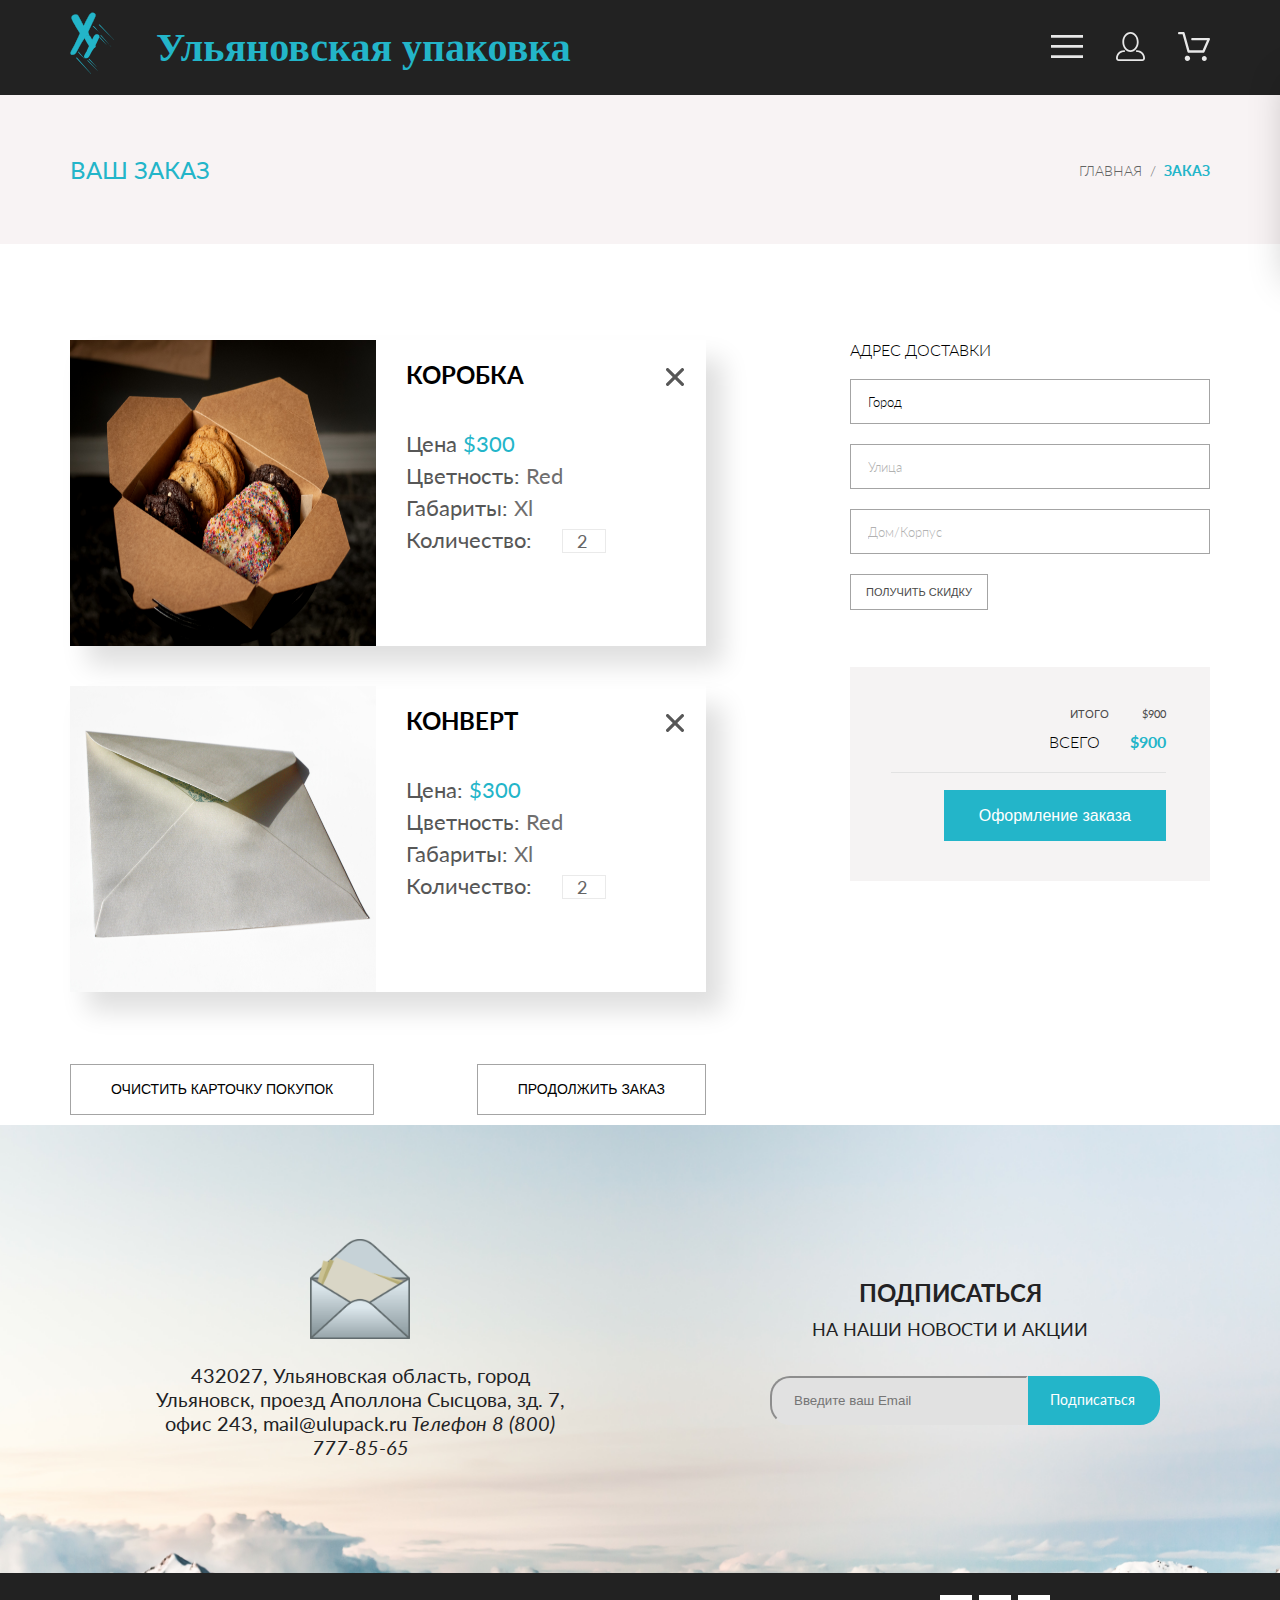
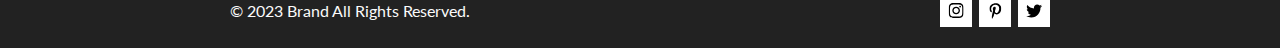
==== commit d84e73ed: "UUver061123" ====
--- a/cart.html
+++ b/cart.html
@@ -154,7 +154,7 @@
             <div class="subscribl_foto_txt">
                 <img  src="images/adress.png" alt="prod22" width="100" height="100">
                 <p class="subscribe_txt">
-                    <span class="vestibulum_norm">432027, Ульяновская область, город Ульяновск, проезд Аполлона Сысцова, зд. 7, офис 243</span>
+                    <span class="vestibulum_norm">432027, Ульяновская область, город Ульяновск, проезд Аполлона Сысцова, зд. 7, офис 243, mail@ulupack.ru</span>
                     <span class="pulvinar_kurs">Телефон 8 (800) 777-85-65 </span>
                 </p>
             </div>
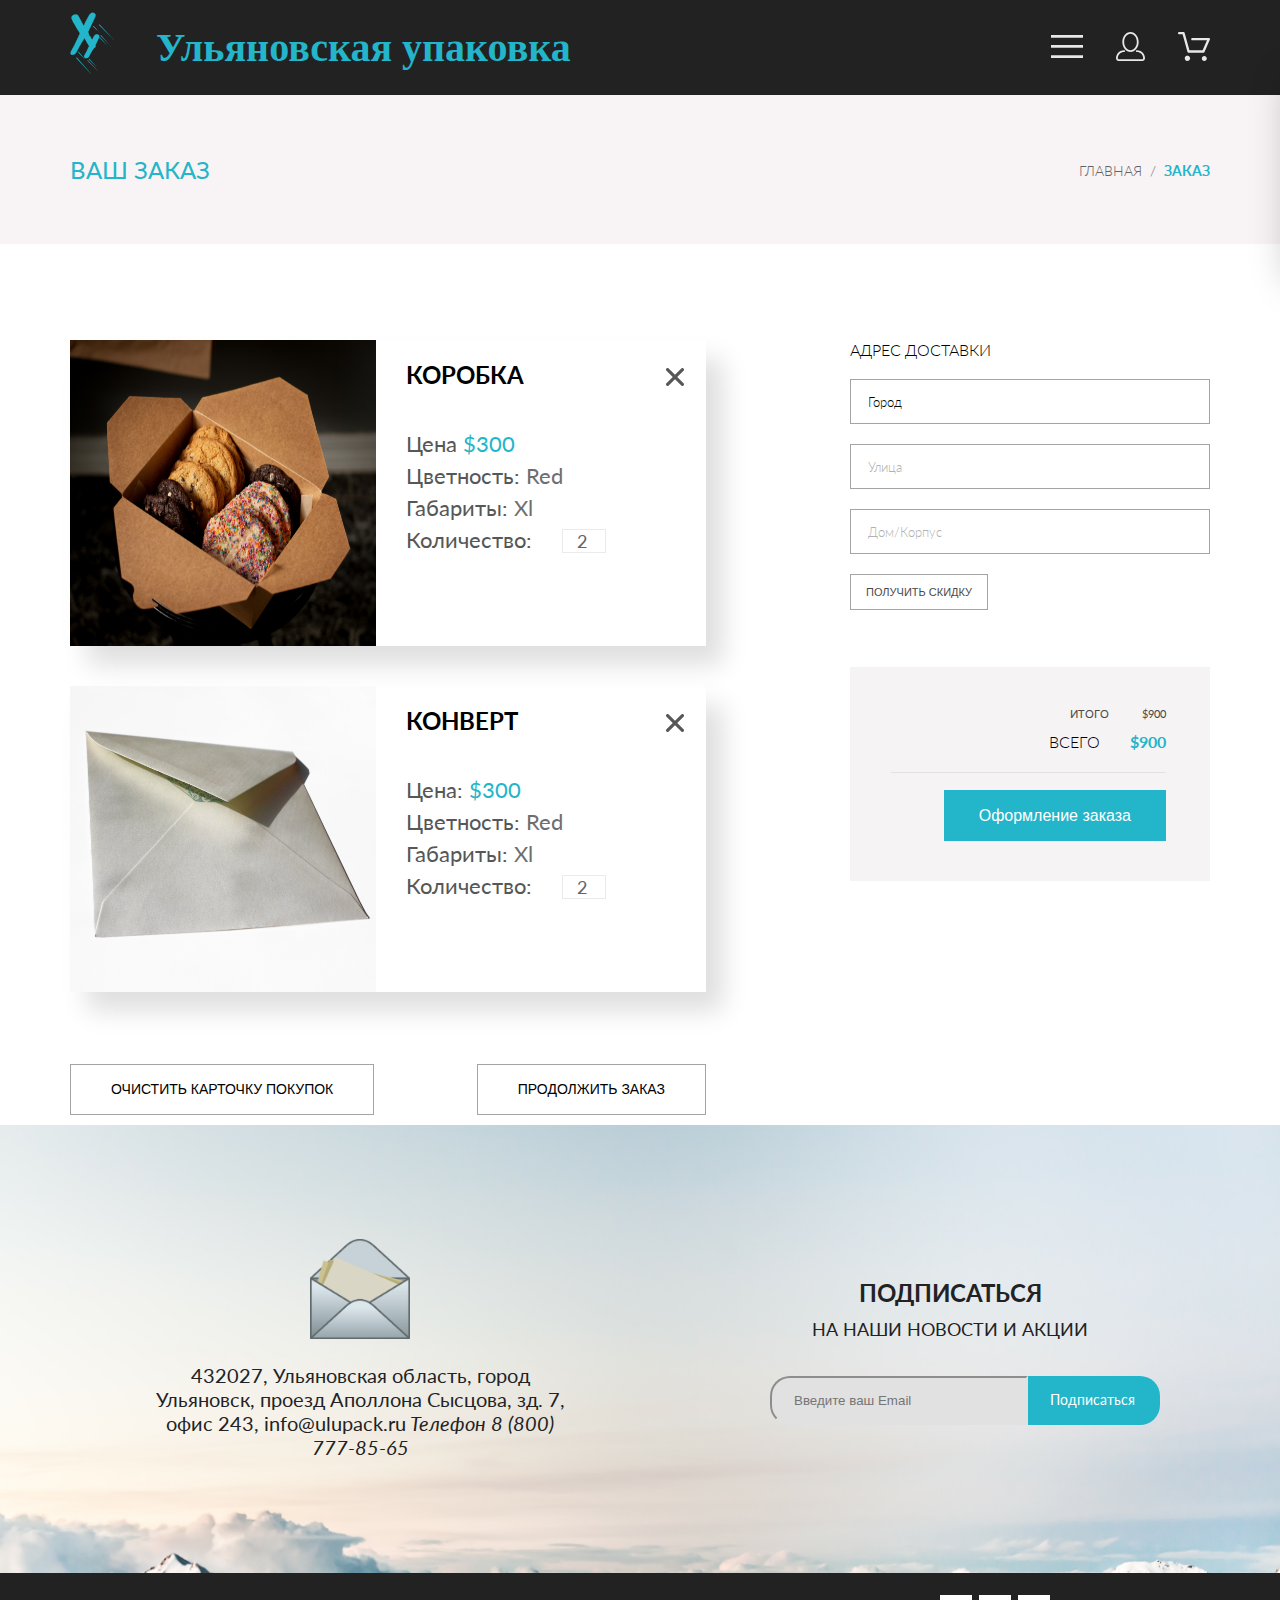
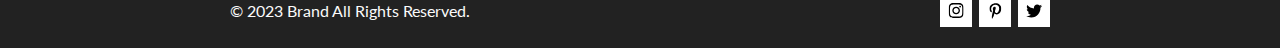
==== commit 2d5c53ae: "UU_plus_info" ====
--- a/cart.html
+++ b/cart.html
@@ -154,7 +154,7 @@
             <div class="subscribl_foto_txt">
                 <img  src="images/adress.png" alt="prod22" width="100" height="100">
                 <p class="subscribe_txt">
-                    <span class="vestibulum_norm">432027, Ульяновская область, город Ульяновск, проезд Аполлона Сысцова, зд. 7, офис 243, mail@ulupack.ru</span>
+                    <span class="vestibulum_norm">432027, Ульяновская область, город Ульяновск, проезд Аполлона Сысцова, зд. 7, офис 243, info@ulupack.ru</span>
                     <span class="pulvinar_kurs">Телефон 8 (800) 777-85-65 </span>
                 </p>
             </div>
--- a/style.css
+++ b/style.css
@@ -1096,11 +1096,12 @@
   margin-top: 64px;
   margin-bottom: 96px;
   display: flex;
+  flex-wrap: wrap;
   justify-content: space-between;
   gap: 128px;
 }
 .registration__formup {
-  max-width: 360px;
+  max-width: 358px;
   display: flex;
   flex-direction: column;
   gap: 20px;
@@ -1241,7 +1242,7 @@
 
 .gramota__box {
   display: grid;
-  grid-template-columns: repeat(auto-fit, 450px);
+  grid-template-columns: repeat(auto-fit, 300px);
   justify-content: space-evenly;
 }
 
@@ -1520,7 +1521,7 @@
   }
   .promo__info {
     margin-bottom: 48%;
-    border-left: 15px solid #F16D7F;
+    border-left: 15px solid #23B5C9;
   }
   .promo__title {
     color: #222;
@@ -1533,15 +1534,15 @@
   .of_luxerious {
     color: #222;
     font-family: Lato;
-    font-size: 20px;
+    font-size: 21px;
     font-style: normal;
     font-weight: 700;
     line-height: normal;
   }
   .fashion {
-    color: #F16D7F;
+    color: #23B5C9;
     font-family: Lato;
-    font-size: 20px;
+    font-size: 24px;
     font-style: normal;
     font-weight: 700;
     line-height: normal;
@@ -1666,6 +1667,16 @@
   .cart__total {
     margin-bottom: 96px;
   }
+  .product__add {
+    top: 100px;
+    left: 120px;
+  }
+  .gramota__box {
+    grid-template-columns: repeat(auto-fit, 350px);
+  }
+  .subscribl_foto_txt {
+    width: 350px;
+  }
   .subscribe_txt {
     text-align: center;
     font-family: Lato;
